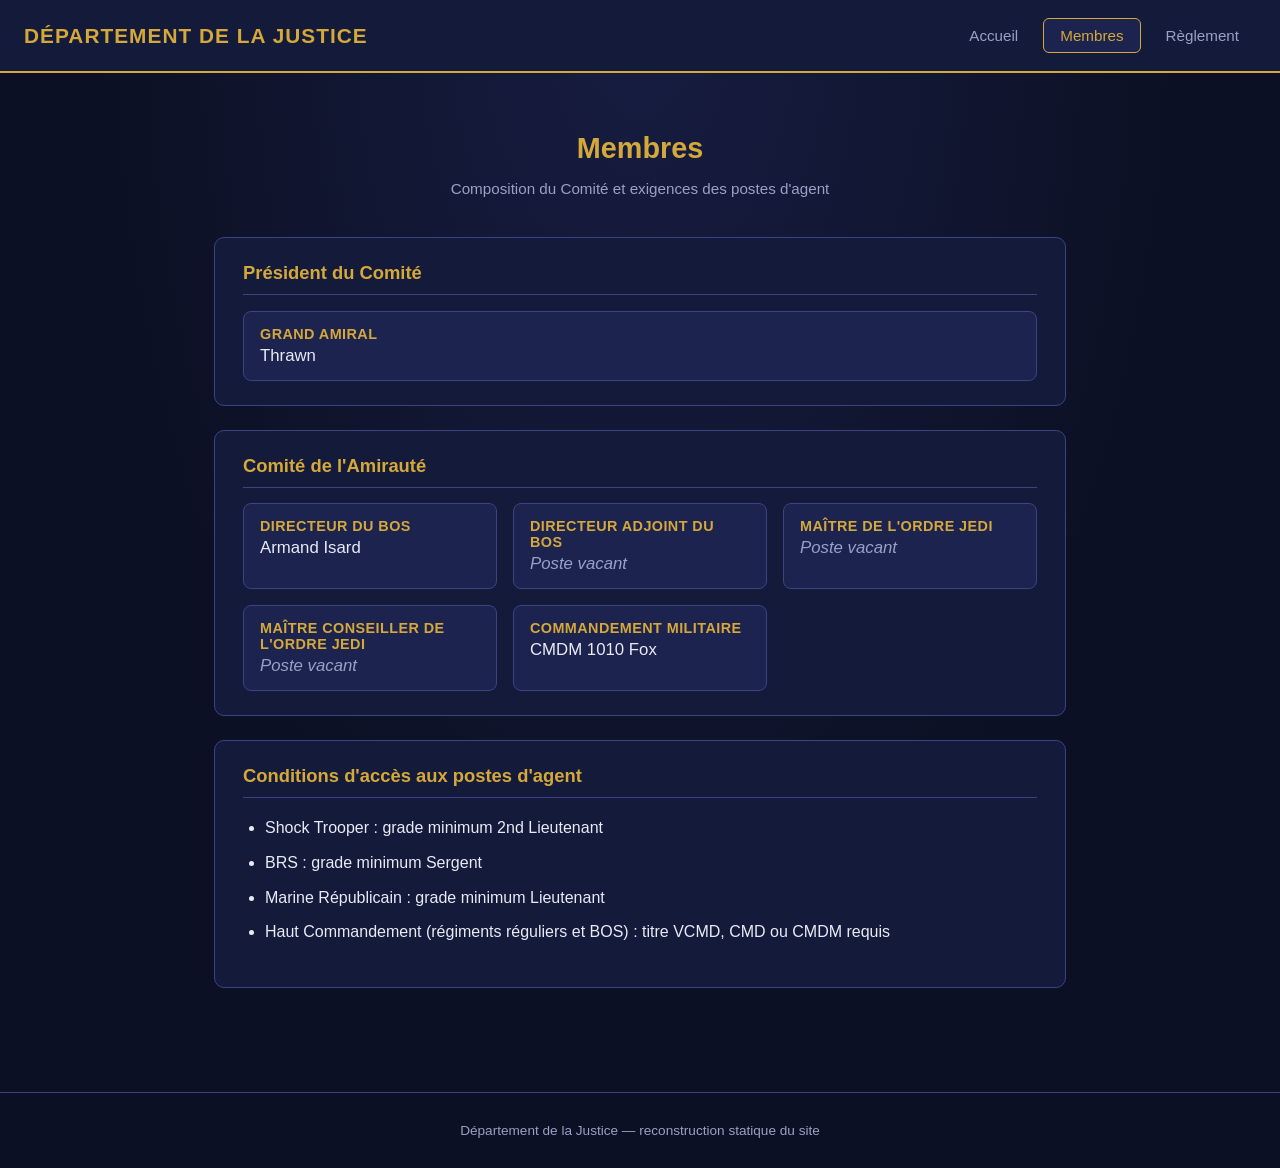
==== membres.html @ fa31ed4c "Add files via upload" ====
<!doctype html>
<html lang="fr">
<head>
<meta charset="utf-8">
<meta name="viewport" content="width=device-width, initial-scale=1">
<title>Membres — Département de la Justice</title>
<link rel="stylesheet" href="style.css">
</head>
<body>
<header>
	<div class="brand">Département de la Justice</div>
	<nav>
		<a href="index.html">Accueil</a>
		<a href="membres.html" class="active">Membres</a>
		<a href="reglement.html">Règlement</a>
	</nav>
</header>

<main>
	<h1>Membres</h1>
	<p class="subtitle">Composition du Comité et exigences des postes d'agent</p>

	<div class="card">
		<h2>Président du Comité</h2>
		<div class="role-grid">
			<div class="role">
				<div class="title">Grand Amiral</div>
				<div class="name">Thrawn</div>
			</div>
		</div>
	</div>

	<div class="card">
		<h2>Comité de l'Amirauté</h2>
		<div class="role-grid">
			<div class="role">
				<div class="title">Directeur du BOS</div>
				<div class="name">Armand Isard</div>
			</div>
			<div class="role">
				<div class="title">Directeur Adjoint du BOS</div>
				<div class="name empty">Poste vacant</div>
			</div>
			<div class="role">
				<div class="title">Maître de l'Ordre Jedi</div>
				<div class="name empty">Poste vacant</div>
			</div>
			<div class="role">
				<div class="title">Maître Conseiller de l'Ordre Jedi</div>
				<div class="name empty">Poste vacant</div>
			</div>
			<div class="role">
				<div class="title">Commandement Militaire</div>
				<div class="name">CMDM 1010 Fox</div>
			</div>
		</div>
	</div>

	<div class="card">
		<h2>Conditions d'accès aux postes d'agent</h2>
		<ul>
			<li>Shock Trooper : grade minimum 2nd Lieutenant</li>
			<li>BRS : grade minimum Sergent</li>
			<li>Marine Républicain : grade minimum Lieutenant</li>
			<li>Haut Commandement (régiments réguliers et BOS) : titre VCMD, CMD ou CMDM requis</li>
		</ul>
	</div>
</main>

<footer>
	Département de la Justice — reconstruction statique du site
</footer>
</body>
</html>
---- style.css ----
:root {
	--bg: #0c1024;
	--panel: #141a3a;
	--panel-light: #1c234f;
	--border: #3a4482;
	--gold: #d4a83a;
	--text: #e8eaf5;
	--text-dim: #9aa1c4;
}

* {
	box-sizing: border-box;
}

body {
	margin: 0;
	font-family: "Segoe UI", Arial, sans-serif;
	background: radial-gradient(ellipse at top, #171d42 0%, var(--bg) 60%);
	color: var(--text);
	min-height: 100vh;
}

header {
	background: var(--panel);
	border-bottom: 2px solid var(--gold);
	padding: 18px 24px;
	display: flex;
	align-items: center;
	justify-content: space-between;
	flex-wrap: wrap;
	gap: 12px;
}

header .brand {
	font-size: 1.3rem;
	font-weight: 700;
	letter-spacing: 0.05em;
	color: var(--gold);
	text-transform: uppercase;
}

nav {
	display: flex;
	gap: 8px;
	flex-wrap: wrap;
}

nav a {
	color: var(--text-dim);
	text-decoration: none;
	padding: 8px 16px;
	border-radius: 6px;
	border: 1px solid transparent;
	font-size: 0.95rem;
	transition: all 0.15s ease;
}

nav a:hover {
	color: var(--text);
	background: var(--panel-light);
}

nav a.active {
	color: var(--gold);
	border-color: var(--gold);
	background: var(--panel-light);
}

main {
	max-width: 900px;
	margin: 0 auto;
	padding: 40px 24px 80px;
}

h1 {
	color: var(--gold);
	font-size: 1.8rem;
	margin-bottom: 4px;
	text-align: center;
}

.subtitle {
	text-align: center;
	color: var(--text-dim);
	margin-bottom: 40px;
	font-size: 0.95rem;
}

.card {
	background: var(--panel);
	border: 1px solid var(--border);
	border-radius: 10px;
	padding: 24px 28px;
	margin-bottom: 24px;
}

.card h2 {
	color: var(--gold);
	font-size: 1.15rem;
	margin-top: 0;
	border-bottom: 1px solid var(--border);
	padding-bottom: 10px;
}

.card p {
	line-height: 1.6;
	color: var(--text);
}

.card ul, .card ol {
	line-height: 1.8;
	padding-left: 22px;
}

.card li {
	margin-bottom: 6px;
}

.rule {
	display: grid;
	grid-template-columns: 90px 1fr;
	gap: 14px;
	padding: 12px 0;
	border-bottom: 1px solid var(--border);
}

.rule:last-child {
	border-bottom: none;
}

.rule .num {
	color: var(--gold);
	font-weight: 700;
	white-space: nowrap;
}

.role-grid {
	display: grid;
	grid-template-columns: repeat(auto-fit, minmax(220px, 1fr));
	gap: 16px;
	margin-top: 12px;
}

.role {
	background: var(--panel-light);
	border: 1px solid var(--border);
	border-radius: 8px;
	padding: 14px 16px;
}

.role .title {
	color: var(--gold);
	font-weight: 700;
	font-size: 0.9rem;
	text-transform: uppercase;
	letter-spacing: 0.03em;
	margin-bottom: 4px;
}

.role .name {
	color: var(--text);
	font-size: 1.05rem;
}

.role .name.empty {
	color: var(--text-dim);
	font-style: italic;
}

footer {
	text-align: center;
	color: var(--text-dim);
	font-size: 0.85rem;
	padding: 30px 24px;
	border-top: 1px solid var(--border);
}
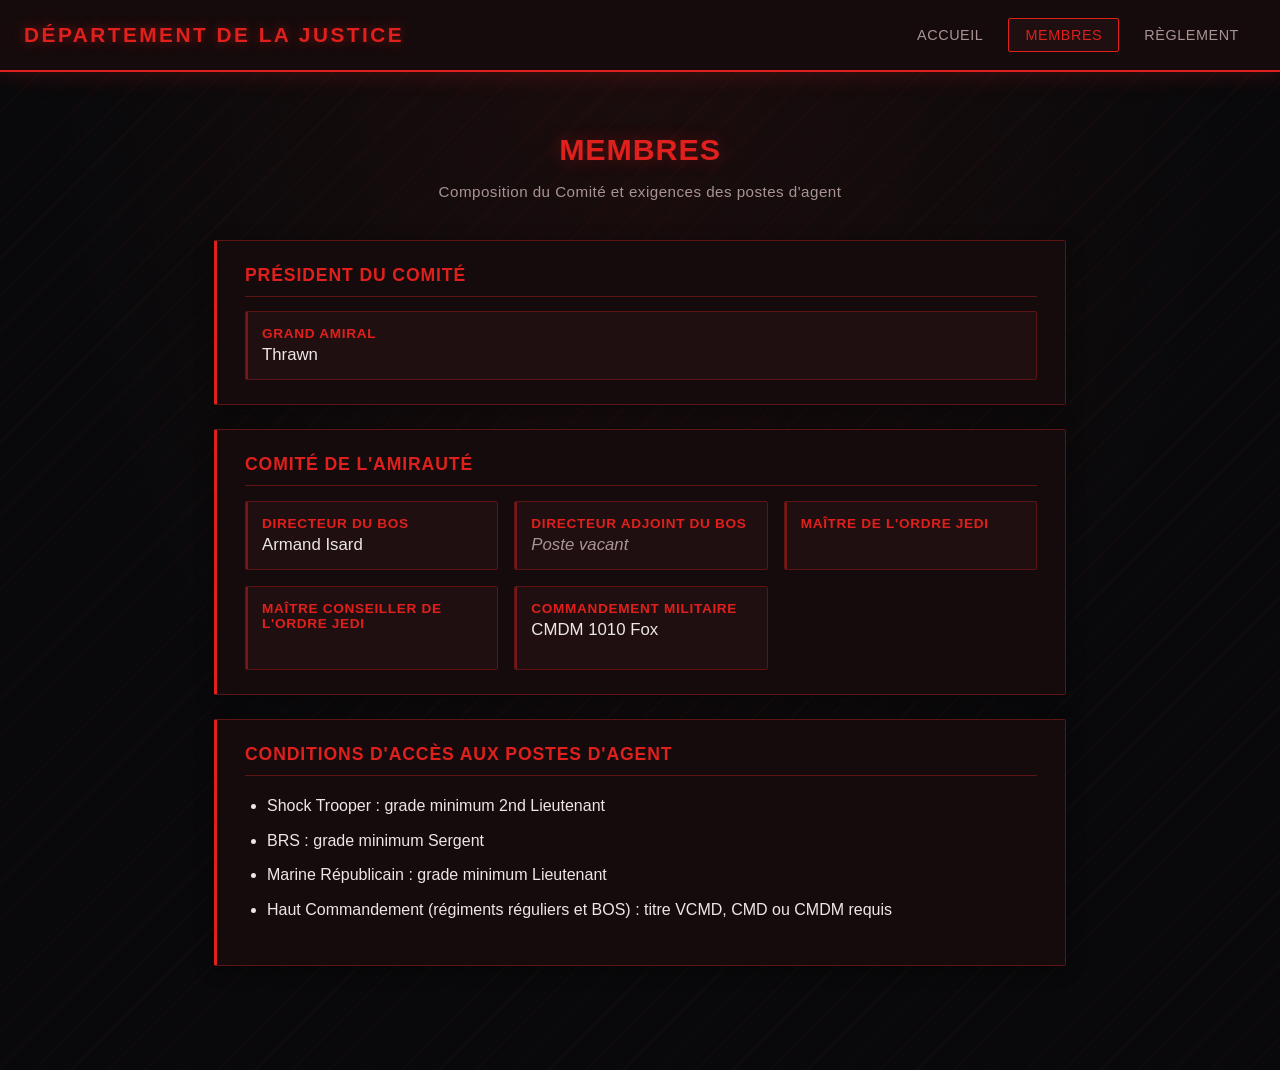
==== commit 7a5d5043: "Add files via upload" ====
--- a/membres.html
+++ b/membres.html
@@ -43,11 +43,11 @@
 			</div>
 			<div class="role">
 				<div class="title">Maître de l'Ordre Jedi</div>
-				<div class="name empty">Poste vacant</div>
+				<div class="name">&nbsp;</div>
 			</div>
 			<div class="role">
 				<div class="title">Maître Conseiller de l'Ordre Jedi</div>
-				<div class="name empty">Poste vacant</div>
+				<div class="name">&nbsp;</div>
 			</div>
 			<div class="role">
 				<div class="title">Commandement Militaire</div>
@@ -67,8 +67,5 @@
 	</div>
 </main>
 
-<footer>
-	Département de la Justice — reconstruction statique du site
-</footer>
 </body>
 </html>
--- a/style.css
+++ b/style.css
@@ -1,11 +1,12 @@
 :root {
-	--bg: #0c1024;
-	--panel: #141a3a;
-	--panel-light: #1c234f;
-	--border: #3a4482;
-	--gold: #d4a83a;
-	--text: #e8eaf5;
-	--text-dim: #9aa1c4;
+	--bg: #09090b;
+	--panel: #160b0c;
+	--panel-light: #200f10;
+	--border: #5c1414;
+	--red: #e0201c;
+	--red-dim: #7a1616;
+	--text: #ece6e6;
+	--text-dim: #a89494;
 }
 
 * {
@@ -15,14 +16,23 @@
 body {
 	margin: 0;
 	font-family: "Segoe UI", Arial, sans-serif;
-	background: radial-gradient(ellipse at top, #171d42 0%, var(--bg) 60%);
+	background:
+		repeating-linear-gradient(
+			135deg,
+			rgba(224, 32, 28, 0.035) 0px,
+			rgba(224, 32, 28, 0.035) 2px,
+			transparent 2px,
+			transparent 26px
+		),
+		radial-gradient(ellipse at top, #1c0d0d 0%, var(--bg) 65%);
 	color: var(--text);
 	min-height: 100vh;
 }
 
 header {
 	background: var(--panel);
-	border-bottom: 2px solid var(--gold);
+	border-bottom: 2px solid var(--red);
+	box-shadow: 0 0 24px rgba(224, 32, 28, 0.25);
 	padding: 18px 24px;
 	display: flex;
 	align-items: center;
@@ -33,10 +43,11 @@
 
 header .brand {
 	font-size: 1.3rem;
-	font-weight: 700;
-	letter-spacing: 0.05em;
-	color: var(--gold);
-	text-transform: uppercase;
+	font-weight: 800;
+	letter-spacing: 0.12em;
+	color: var(--red);
+	text-transform: uppercase;
+	text-shadow: 0 0 12px rgba(224, 32, 28, 0.5);
 }
 
 nav {
@@ -49,20 +60,23 @@
 	color: var(--text-dim);
 	text-decoration: none;
 	padding: 8px 16px;
-	border-radius: 6px;
+	border-radius: 2px;
 	border: 1px solid transparent;
-	font-size: 0.95rem;
+	font-size: 0.9rem;
+	letter-spacing: 0.04em;
+	text-transform: uppercase;
 	transition: all 0.15s ease;
 }
 
 nav a:hover {
 	color: var(--text);
 	background: var(--panel-light);
+	border-color: var(--red-dim);
 }
 
 nav a.active {
-	color: var(--gold);
-	border-color: var(--gold);
+	color: var(--red);
+	border-color: var(--red);
 	background: var(--panel-light);
 }
 
@@ -73,10 +87,14 @@
 }
 
 h1 {
-	color: var(--gold);
-	font-size: 1.8rem;
+	color: var(--red);
+	font-size: 1.9rem;
+	font-weight: 800;
+	letter-spacing: 0.03em;
+	text-transform: uppercase;
 	margin-bottom: 4px;
 	text-align: center;
+	text-shadow: 0 0 18px rgba(224, 32, 28, 0.35);
 }
 
 .subtitle {
@@ -84,19 +102,25 @@
 	color: var(--text-dim);
 	margin-bottom: 40px;
 	font-size: 0.95rem;
+	letter-spacing: 0.03em;
 }
 
 .card {
 	background: var(--panel);
 	border: 1px solid var(--border);
-	border-radius: 10px;
+	border-left: 3px solid var(--red);
+	border-radius: 2px;
 	padding: 24px 28px;
 	margin-bottom: 24px;
+	box-shadow: 0 4px 18px rgba(0, 0, 0, 0.4);
 }
 
 .card h2 {
-	color: var(--gold);
-	font-size: 1.15rem;
+	color: var(--red);
+	font-size: 1.1rem;
+	font-weight: 700;
+	letter-spacing: 0.05em;
+	text-transform: uppercase;
 	margin-top: 0;
 	border-bottom: 1px solid var(--border);
 	padding-bottom: 10px;
@@ -129,8 +153,9 @@
 }
 
 .rule .num {
-	color: var(--gold);
-	font-weight: 700;
+	color: var(--red);
+	font-weight: 800;
+	letter-spacing: 0.03em;
 	white-space: nowrap;
 }
 
@@ -144,16 +169,27 @@
 .role {
 	background: var(--panel-light);
 	border: 1px solid var(--border);
-	border-radius: 8px;
+	border-radius: 2px;
 	padding: 14px 16px;
+	position: relative;
+}
+
+.role::before {
+	content: "";
+	position: absolute;
+	top: 0;
+	left: 0;
+	width: 2px;
+	height: 100%;
+	background: var(--red-dim);
 }
 
 .role .title {
-	color: var(--gold);
+	color: var(--red);
 	font-weight: 700;
-	font-size: 0.9rem;
-	text-transform: uppercase;
-	letter-spacing: 0.03em;
+	font-size: 0.85rem;
+	text-transform: uppercase;
+	letter-spacing: 0.05em;
 	margin-bottom: 4px;
 }
 
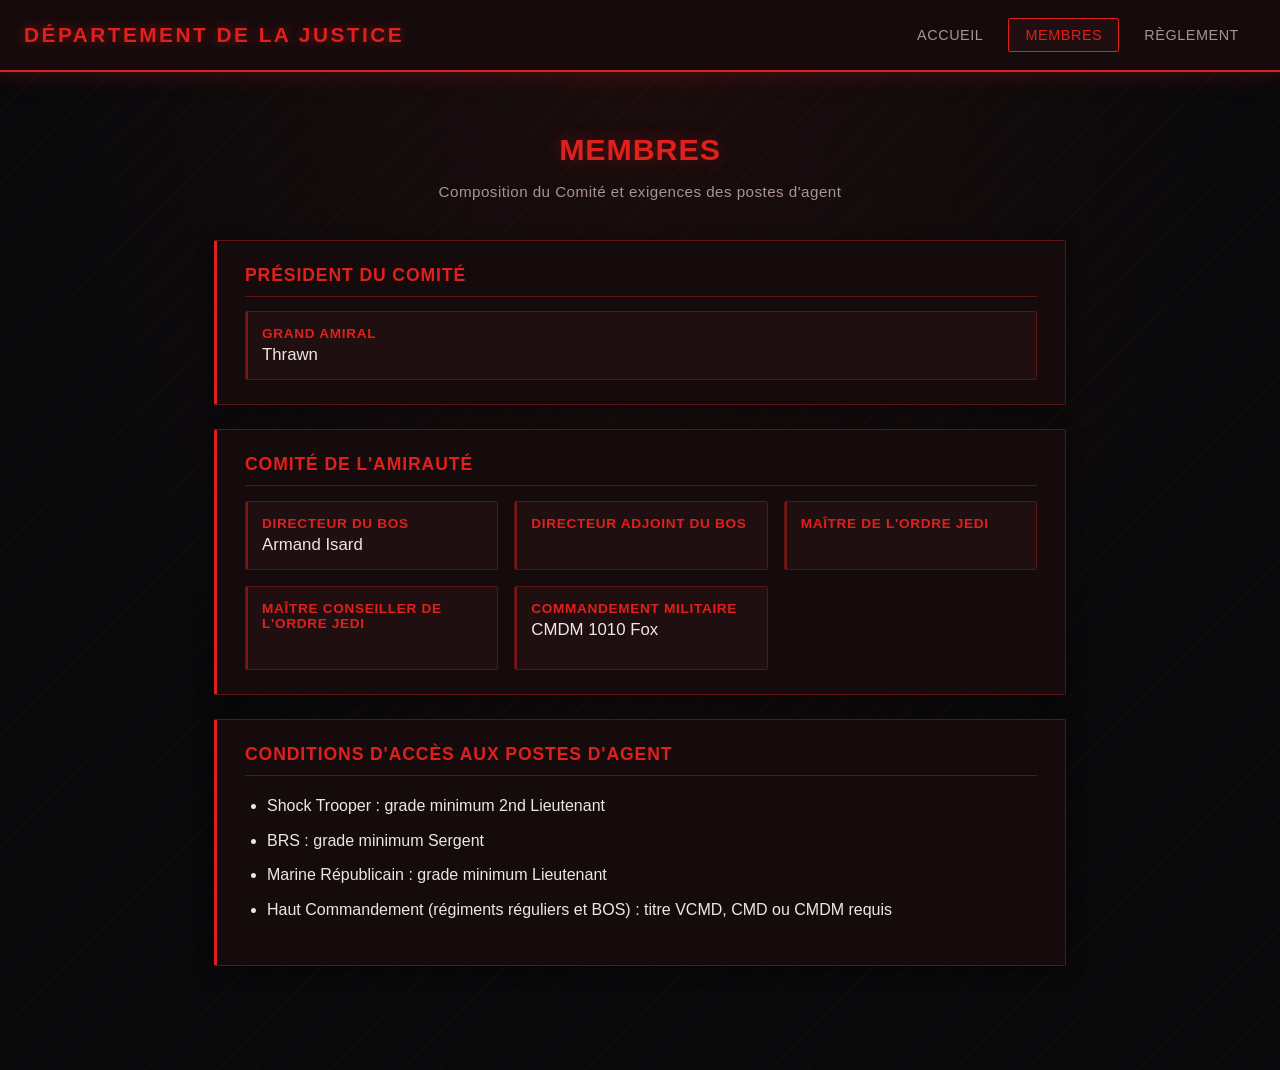
==== commit 951426b4: "Add files via upload" ====
--- a/membres.html
+++ b/membres.html
@@ -39,7 +39,7 @@
 			</div>
 			<div class="role">
 				<div class="title">Directeur Adjoint du BOS</div>
-				<div class="name empty">Poste vacant</div>
+				<div class="name">&nbsp;</div>
 			</div>
 			<div class="role">
 				<div class="title">Maître de l'Ordre Jedi</div>
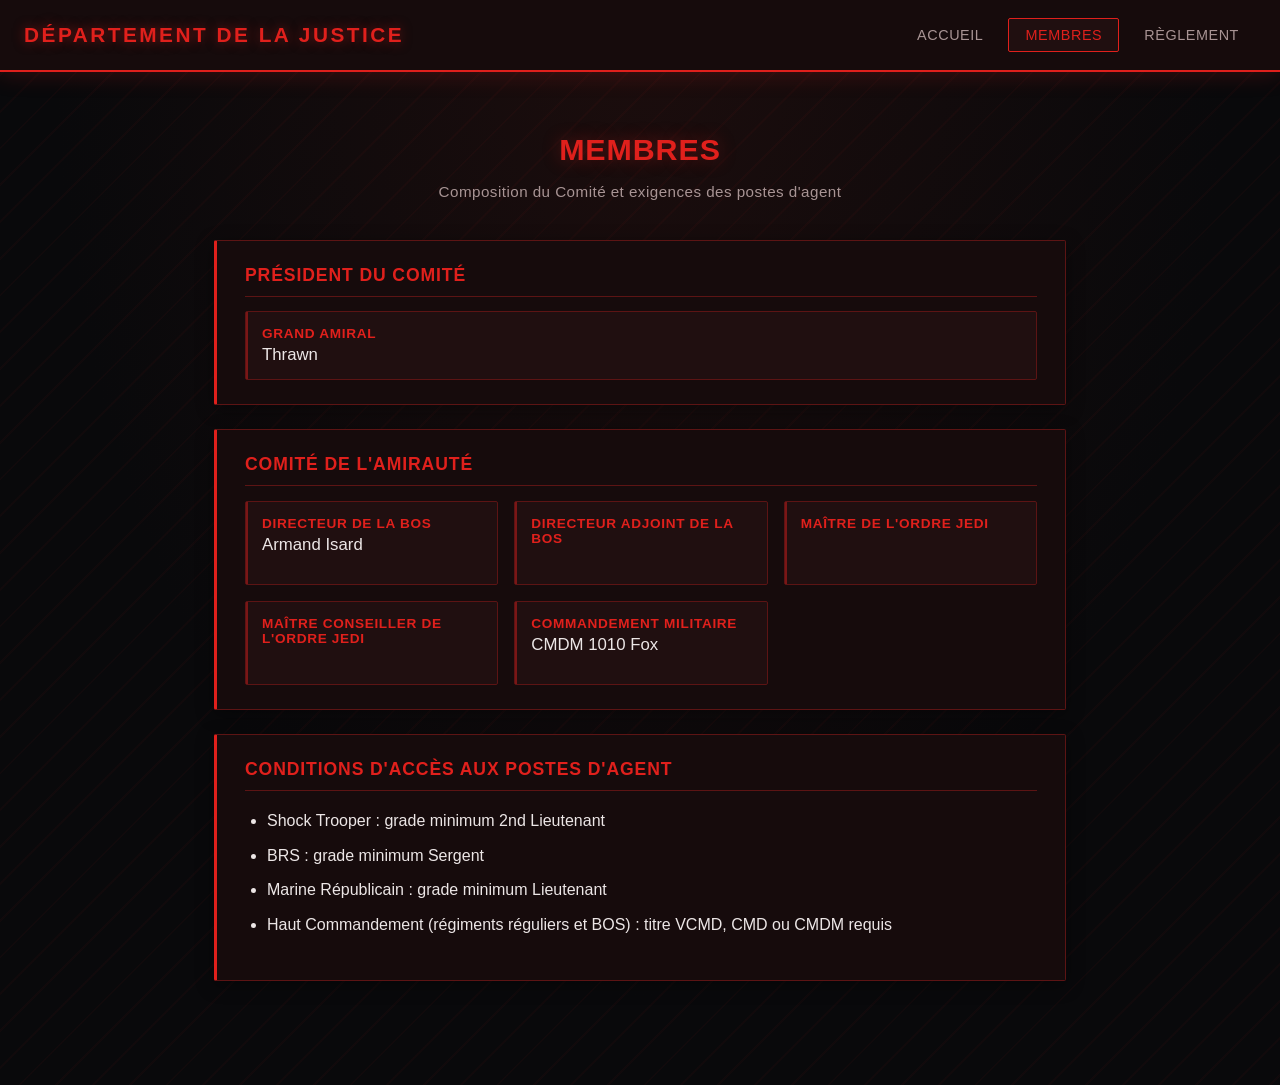
==== commit 318491a9: "Corrige BOS : du -> de la" ====
--- a/membres.html
+++ b/membres.html
@@ -34,11 +34,11 @@
 		<h2>Comité de l'Amirauté</h2>
 		<div class="role-grid">
 			<div class="role">
-				<div class="title">Directeur du BOS</div>
+				<div class="title">Directeur de la BOS</div>
 				<div class="name">Armand Isard</div>
 			</div>
 			<div class="role">
-				<div class="title">Directeur Adjoint du BOS</div>
+				<div class="title">Directeur Adjoint de la BOS</div>
 				<div class="name">&nbsp;</div>
 			</div>
 			<div class="role">
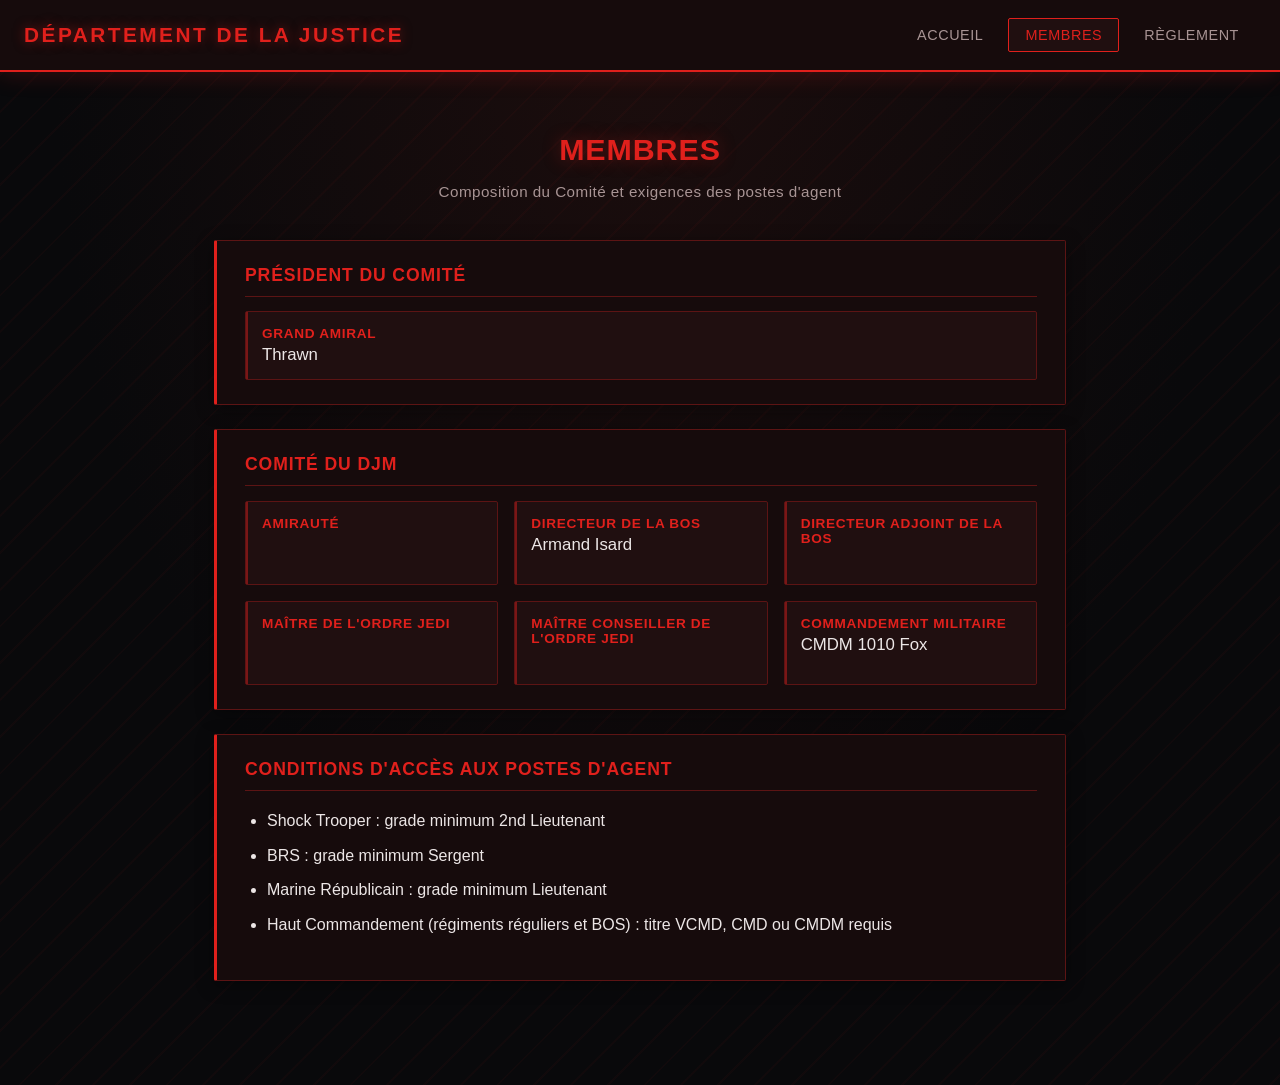
==== commit 9cbf8ba9: "Renomme Comite de l'Amiraute en Comite du DJM, ajoute la carte Amiraute" ====
--- a/membres.html
+++ b/membres.html
@@ -31,8 +31,12 @@
 	</div>
 
 	<div class="card">
-		<h2>Comité de l'Amirauté</h2>
+		<h2>Comité du DJM</h2>
 		<div class="role-grid">
+			<div class="role">
+				<div class="title">Amirauté</div>
+				<div class="name">&nbsp;</div>
+			</div>
 			<div class="role">
 				<div class="title">Directeur de la BOS</div>
 				<div class="name">Armand Isard</div>
